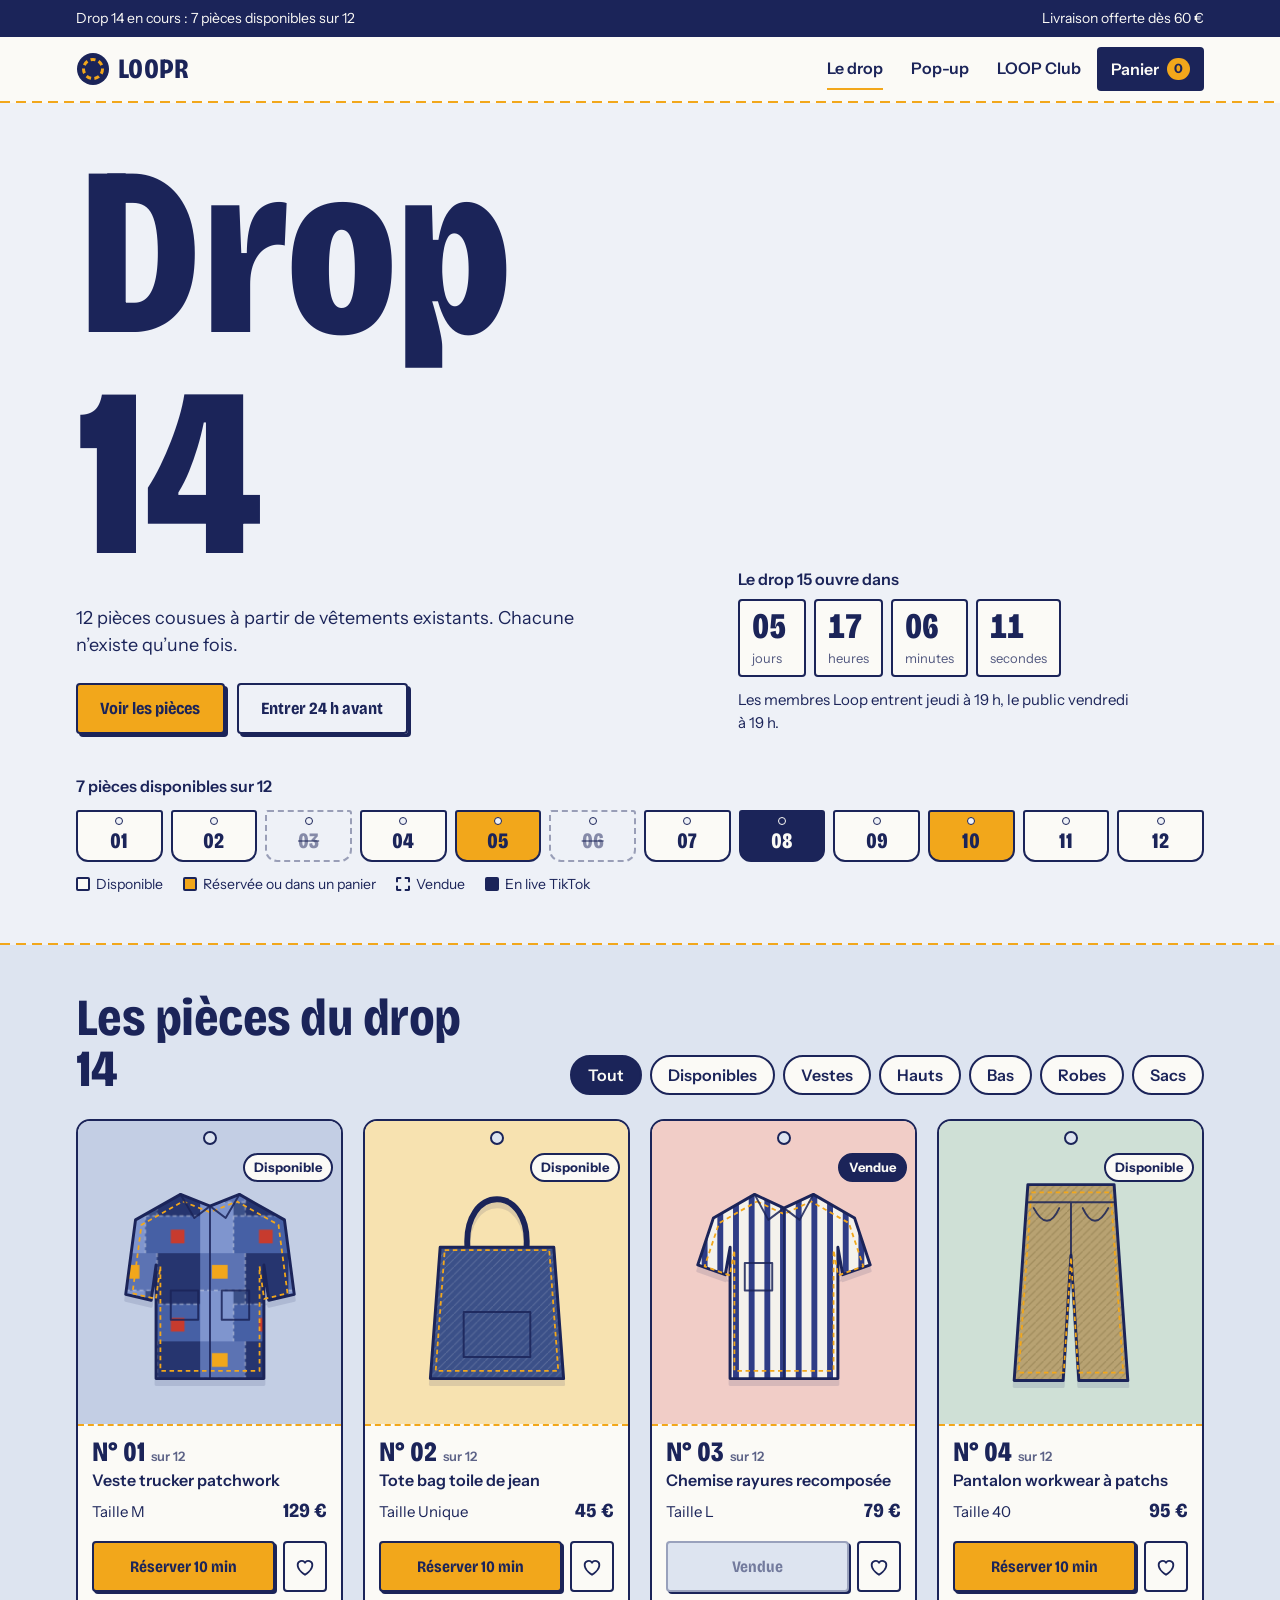
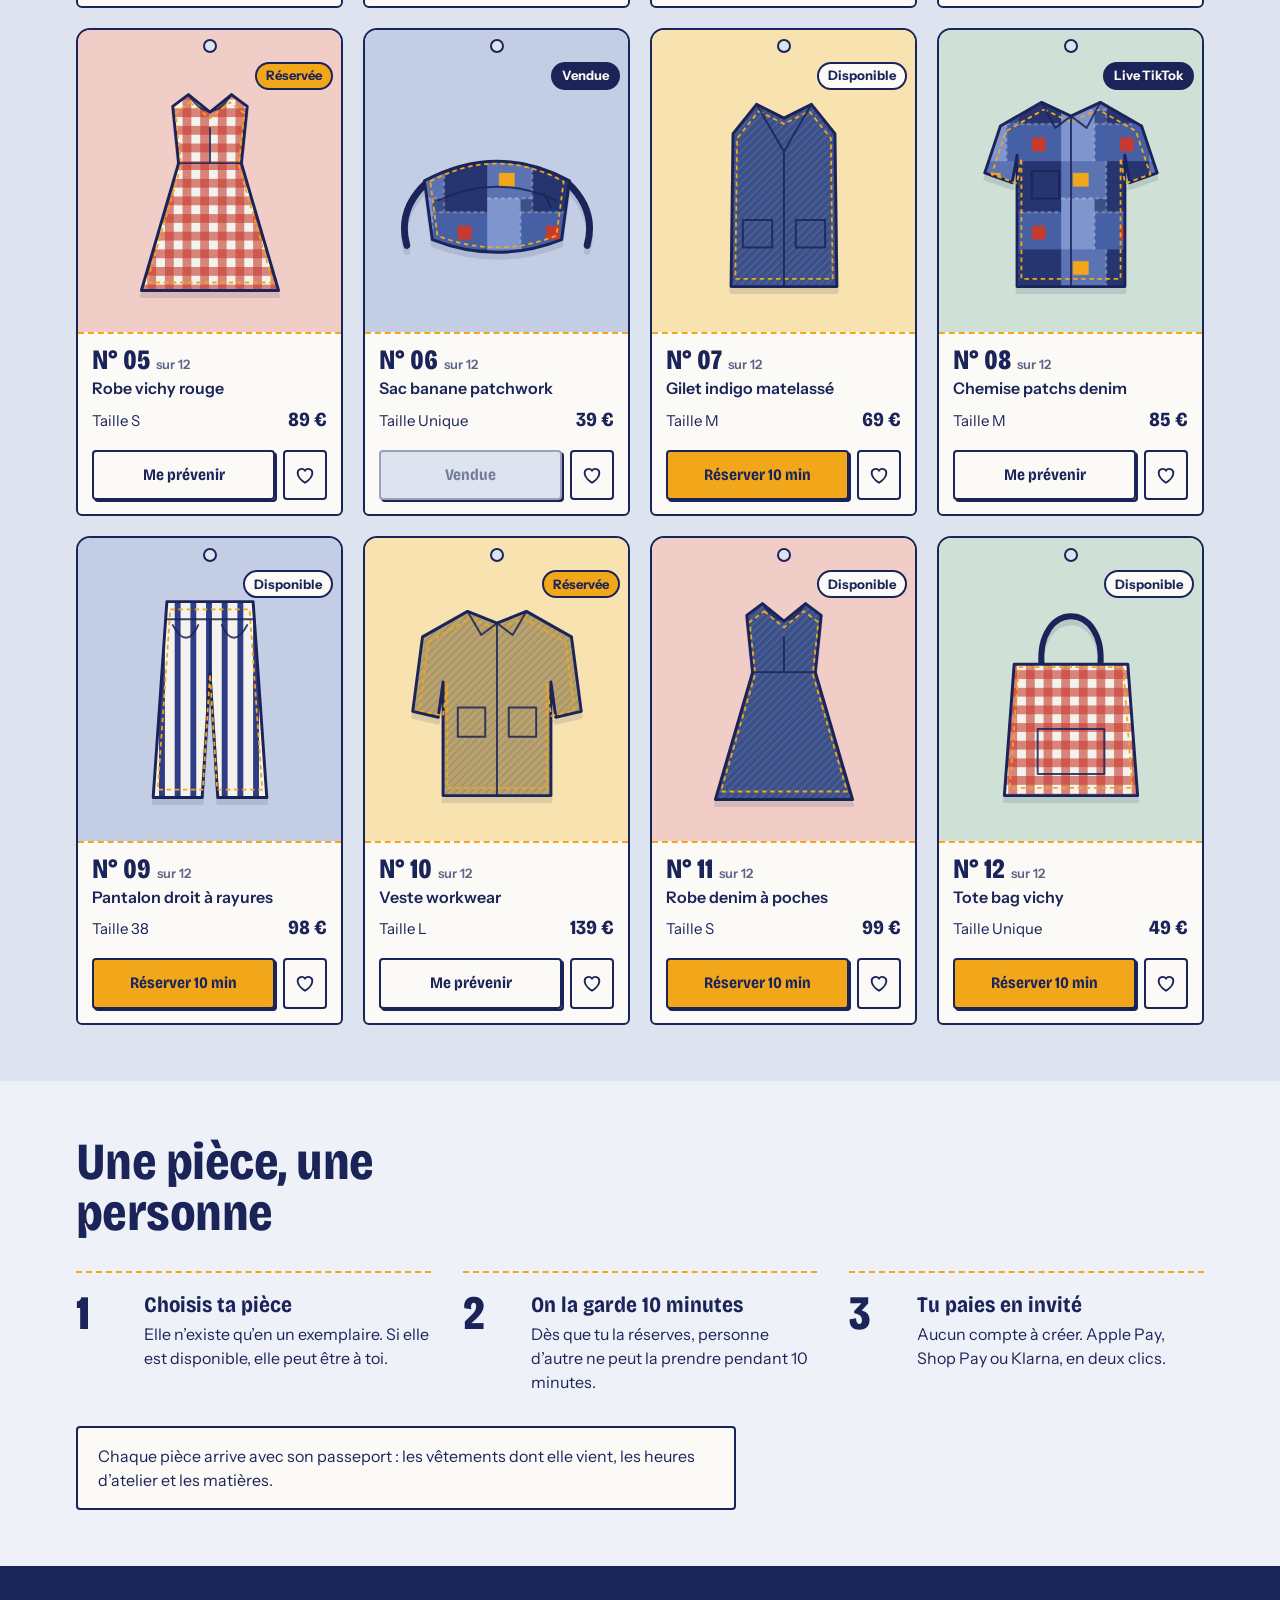
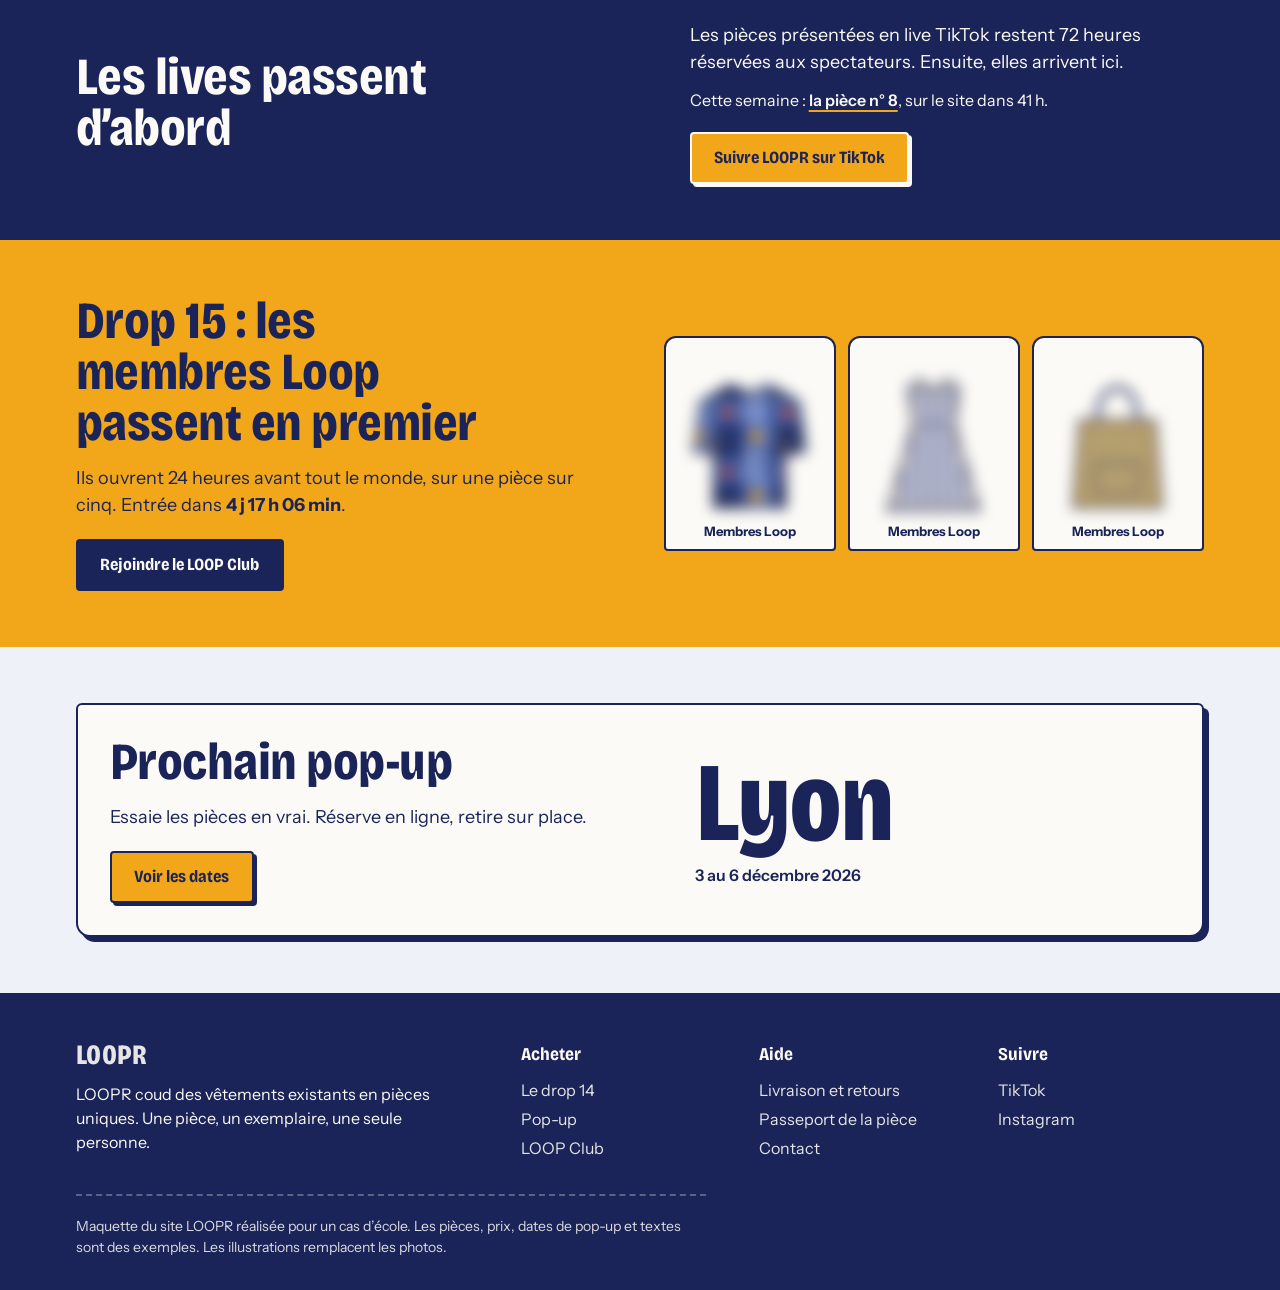
==== index.html @ 5bf8eb53 "Maquette du site LOOPR : drop, fiche pièce, pop-up, LOOP Club Site statique mobile d'abord avec pani" ====
<!DOCTYPE html>
<html lang="fr">
<head>
  <meta charset="utf-8">
  <meta name="viewport" content="width=device-width, initial-scale=1">
  <title>LOOPR | Pièces uniques cousues à partir de vêtements existants</title>
  <meta name="description" content="Chaque semaine, un drop de pièces uniques refaites à partir de vêtements existants. Une pièce, un exemplaire.">
  <meta name="theme-color" content="#1b2459">
  <link rel="icon" href="assets/favicon.svg" type="image/svg+xml">
  <link rel="preload" href="assets/fonts/bricolage-grotesque-latin-wdth-normal.woff2" as="font" type="font/woff2" crossorigin>
  <link rel="stylesheet" href="assets/style.css">
</head>
<body data-page="home">
  <div id="site-header"></div>

  <main>
    <section class="hero">
      <div class="wrap">
        <div class="hero-grid">
          <div>
            <h1 class="display">Drop 14</h1>
            <p class="lead">12 pièces cousues à partir de vêtements existants. Chacune n’existe qu’une fois.</p>
            <div class="hero-actions">
              <a class="btn" href="#pieces">Voir les pièces</a>
              <a class="btn btn--ghost" href="club.html">Entrer 24 h avant</a>
            </div>
          </div>
          <div class="countdown-box">
            <p class="countdown-label">Le drop 15 ouvre dans</p>
            <div class="countdown" data-cd="public" data-cd-cells role="timer" aria-label="Compte à rebours avant le drop 15">
              <div class="cd-cell"><span class="cd-num">00</span><span class="cd-unit">jours</span></div>
              <div class="cd-cell"><span class="cd-num">00</span><span class="cd-unit">heures</span></div>
              <div class="cd-cell"><span class="cd-num">00</span><span class="cd-unit">minutes</span></div>
              <div class="cd-cell"><span class="cd-num">00</span><span class="cd-unit">secondes</span></div>
            </div>
            <p class="countdown-note">Les membres Loop entrent jeudi à 19 h, le public vendredi à 19 h.</p>
          </div>
        </div>

        <div class="slots">
          <p class="slots-title" id="slot-title">7 pièces disponibles sur 12</p>
          <div class="slot-row" id="slot-row"></div>
          <div class="slot-legend" aria-hidden="true">
            <span><i></i>Disponible</span>
            <span><i class="l-res"></i>Réservée ou dans un panier</span>
            <span><i class="l-sold"></i>Vendue</span>
            <span><i class="l-tt"></i>En live TikTok</span>
          </div>
        </div>
      </div>
    </section>

    <div class="stitch"></div>

    <section class="shelf" id="pieces" aria-labelledby="pieces-title">
      <div class="wrap">
        <div class="shelf-head">
          <h2 class="h2" id="pieces-title">Les pièces du drop 14</h2>
          <div class="chips" id="chips" role="group" aria-label="Filtrer les pièces"></div>
        </div>
        <ul class="grid" id="grid"></ul>
      </div>
    </section>

    <section class="band" aria-labelledby="how-title">
      <div class="wrap">
        <h2 class="h2" id="how-title">Une pièce, une personne</h2>
        <ol class="how-grid">
          <li class="step">
            <span class="step-n">1</span>
            <div><h3>Choisis ta pièce</h3><p>Elle n’existe qu’en un exemplaire. Si elle est disponible, elle peut être à toi.</p></div>
          </li>
          <li class="step">
            <span class="step-n">2</span>
            <div><h3>On la garde 10 minutes</h3><p>Dès que tu la réserves, personne d’autre ne peut la prendre pendant 10 minutes.</p></div>
          </li>
          <li class="step">
            <span class="step-n">3</span>
            <div><h3>Tu paies en invité</h3><p>Aucun compte à créer. Apple Pay, Shop Pay ou Klarna, en deux clics.</p></div>
          </li>
        </ol>
        <p class="passport-note">Chaque pièce arrive avec son passeport : les vêtements dont elle vient, les heures d’atelier et les matières.</p>
      </div>
    </section>

    <section class="band live" aria-labelledby="live-title">
      <div class="wrap">
        <div class="live-grid">
          <div>
            <h2 class="h2" id="live-title">Les lives passent d’abord</h2>
          </div>
          <div>
            <p class="lead">Les pièces présentées en live TikTok restent 72 heures réservées aux spectateurs. Ensuite, elles arrivent ici.</p>
            <p style="margin-top:.75rem">Cette semaine : <a class="link" id="tiktok-piece" href="piece.html?p=8">la pièce n° 8</a>, sur le site dans 41 h.</p>
            <p style="margin-top:1.25rem"><a class="btn" href="#" data-soon>Suivre LOOPR sur TikTok</a></p>
          </div>
        </div>
      </div>
    </section>

    <section class="band next-drop" aria-labelledby="next-title">
      <div class="wrap">
        <div class="next-grid">
          <div>
            <h2 class="h2" id="next-title">Drop 15 : les membres Loop passent en premier</h2>
            <p class="lead" style="margin-top:1rem">Ils ouvrent 24 heures avant tout le monde, sur une pièce sur cinq. Entrée dans <b data-cd="member">0 j</b>.</p>
            <p style="margin-top:1.25rem"><a class="btn btn--indigo" href="club.html">Rejoindre le LOOP Club</a></p>
          </div>
          <div class="blurs" id="blurs" aria-label="Aperçu flouté de trois pièces du prochain drop"></div>
        </div>
      </div>
    </section>

    <section class="band popup-teaser" aria-labelledby="popup-title">
      <div class="wrap">
        <div class="popup-card">
          <div>
            <h2 class="h2" id="popup-title">Prochain pop-up</h2>
            <p class="lead" style="margin-top:1rem">Essaie les pièces en vrai. Réserve en ligne, retire sur place.</p>
            <p style="margin-top:1.25rem"><a class="btn" href="popup.html">Voir les dates</a></p>
          </div>
          <div>
            <p class="display city-big" id="popup-city">Lyon</p>
            <p style="margin-top:.5rem;font-weight:600" id="popup-dates">3 au 6 décembre 2026</p>
          </div>
        </div>
      </div>
    </section>
  </main>

  <div id="site-footer"></div>
  <script src="assets/data.js"></script>
  <script src="assets/app.js"></script>
</body>
</html>
---- assets/style.css ----
/* LOOPR — maquette. Identité : denim indigo + surpiqûre ambre. */

@font-face {
  font-family: "Bricolage";
  src: url("fonts/bricolage-grotesque-latin-wdth-normal.woff2") format("woff2-variations");
  font-weight: 200 800;
  font-stretch: 75% 100%;
  font-display: swap;
}
@font-face {
  font-family: "Instrument";
  src: url("fonts/instrument-sans-latin-wdth-normal.woff2") format("woff2-variations");
  font-weight: 400 700;
  font-stretch: 75% 100%;
  font-display: swap;
}

:root {
  --indigo: #1b2459;
  --indigo-soft: #2f3d86;
  --denim: #5c73b3;
  --wash: #dde4f0;
  --wash-deep: #c3cee4;
  --page: #eef1f7;
  --label: #fbfaf6;
  --amber: #f2a71b;
  --amber-pale: #f7e2b0;
  --red: #c73b2e;
  --red-pale: #f1cdc7;
  --line: rgba(27, 36, 89, 0.16);

  --display: "Bricolage", "Arial Narrow", "Helvetica Neue", Arial, sans-serif;
  --body: "Instrument", "Helvetica Neue", Arial, sans-serif;

  --gutter: 20px;
  --maxw: 1200px;
}

*, *::before, *::after { box-sizing: border-box; }
html { -webkit-text-size-adjust: 100%; scroll-behavior: smooth; }
body {
  margin: 0;
  background: var(--page);
  color: var(--indigo);
  font-family: var(--body);
  font-size: 1rem;
  line-height: 1.5;
}
img, svg { display: block; max-width: 100%; }
a { color: inherit; }
button, input, select { font: inherit; color: inherit; }
button { cursor: pointer; }
h1, h2, h3, p, ul, ol, dl, dd, figure { margin: 0; }
ul, ol { padding: 0; list-style: none; }

:focus-visible { outline: 3px solid var(--amber); outline-offset: 3px; }
.sr-only {
  position: absolute; width: 1px; height: 1px; margin: -1px; padding: 0;
  overflow: hidden; clip: rect(0 0 0 0); white-space: nowrap; border: 0;
}

.wrap { width: 100%; max-width: var(--maxw); margin-inline: auto; padding-inline: var(--gutter); }

/* Surpiqûre : le trait pointillé ambre qui sépare les zones */
.stitch {
  height: 2px;
  background: repeating-linear-gradient(90deg, var(--amber) 0 10px, transparent 10px 16px);
}

/* ---------- Typographie ---------- */
.display {
  font-family: var(--display);
  font-weight: 800;
  font-stretch: 75%;
  letter-spacing: -0.015em;
  line-height: 0.92;
}
.h2 {
  font-family: var(--display);
  font-weight: 750;
  font-stretch: 80%;
  font-size: clamp(2rem, 6vw, 3.25rem);
  line-height: 0.98;
  letter-spacing: -0.01em;
  max-width: 16ch;
}
.lead { font-size: 1.125rem; max-width: 46ch; }
.muted { opacity: 0.72; }

/* ---------- Boutons ---------- */
.btn {
  display: inline-flex; align-items: center; justify-content: center; gap: 0.5rem;
  min-height: 48px; padding: 0.7rem 1.4rem;
  background: var(--amber); color: var(--indigo);
  border: 2px solid var(--indigo); border-radius: 4px;
  font-family: var(--display); font-weight: 700; font-stretch: 85%; font-size: 1.0625rem;
  text-decoration: none; text-align: center;
  box-shadow: 3px 3px 0 var(--indigo);
  transition: transform 0.12s ease, box-shadow 0.12s ease;
}
.btn:hover { transform: translate(-1px, -1px); box-shadow: 4px 4px 0 var(--indigo); }
.btn:active { transform: translate(2px, 2px); box-shadow: 1px 1px 0 var(--indigo); }
.btn[disabled], .btn[aria-disabled="true"] {
  background: var(--wash); color: rgba(27, 36, 89, 0.55);
  border-color: rgba(27, 36, 89, 0.35); box-shadow: none; cursor: not-allowed; transform: none;
}
.btn--ghost { background: transparent; }
.btn--indigo { background: var(--indigo); color: var(--label); box-shadow: 3px 3px 0 var(--amber); border-color: var(--indigo); }
.btn--indigo:hover { box-shadow: 4px 4px 0 var(--amber); }
.btn--block { width: 100%; }
.link { text-decoration-thickness: 2px; text-underline-offset: 4px; text-decoration-color: var(--amber); font-weight: 600; }

/* ---------- Bandeau + en-tête ---------- */
.announce { background: var(--indigo); color: var(--label); font-size: 0.875rem; }
.announce .wrap { display: flex; flex-wrap: wrap; gap: 0.25rem 1.5rem; justify-content: space-between; padding-block: 0.5rem; }

.site-header { position: sticky; top: 0; z-index: 30; background: var(--label); }
.site-header .wrap { display: flex; align-items: center; gap: 1rem; min-height: 64px; }
.brand { display: inline-flex; align-items: center; gap: 0.5rem; text-decoration: none; margin-right: auto; }
.brand-word {
  font-family: var(--display); font-weight: 800; font-stretch: 75%;
  font-size: 1.75rem; letter-spacing: 0.01em; line-height: 1;
}
.nav { display: none; gap: 1.75rem; }
.nav a { text-decoration: none; font-weight: 600; padding-block: 0.5rem; border-bottom: 2px solid transparent; }
.nav a:hover, .nav a[aria-current="page"] { border-bottom-color: var(--amber); }
.cart-btn {
  display: inline-flex; align-items: center; gap: 0.5rem; min-height: 44px; padding: 0 0.9rem;
  background: var(--indigo); color: var(--label); border: 0; border-radius: 4px; font-weight: 600;
}
.cart-count {
  min-width: 1.4rem; height: 1.4rem; padding: 0 0.3rem; display: inline-grid; place-items: center;
  background: var(--amber); color: var(--indigo); border-radius: 99px; font-size: 0.8rem; font-weight: 700;
}
.cart-clock { font-variant-numeric: tabular-nums; font-size: 0.875rem; opacity: 0.9; }
.subnav { display: flex; gap: 1.25rem; overflow-x: auto; padding-block: 0.25rem 0.75rem; }
.subnav a { white-space: nowrap; text-decoration: none; font-weight: 600; border-bottom: 2px solid transparent; padding-block: 0.25rem; }
.subnav a[aria-current="page"] { border-bottom-color: var(--amber); }
.site-header .subnav-wrap { display: block; min-height: 0; padding-bottom: 0; }

/* ---------- Accueil : héros ---------- */
.hero { padding-block: 2.5rem 3rem; background: var(--page); }
.hero h1 { font-size: clamp(5.5rem, 28vw, 15rem); }
.hero .lead { margin-top: 1.25rem; }
.hero-grid { display: grid; gap: 2rem; }
.countdown-box { align-self: end; }
.countdown-label { font-weight: 600; margin-bottom: 0.5rem; }
.countdown { display: flex; gap: 0.5rem; }
.cd-cell {
  min-width: 4.25rem; padding: 0.5rem 0.75rem 0.4rem; background: var(--label);
  border: 2px solid var(--indigo); border-radius: 4px; text-align: left;
}
.cd-num { display: block; font-family: var(--display); font-weight: 800; font-stretch: 75%; font-size: 2.25rem; line-height: 1; font-variant-numeric: tabular-nums; }
.cd-unit { font-size: 0.8125rem; opacity: 0.75; }
.countdown-note { margin-top: 0.75rem; font-size: 0.9375rem; max-width: 40ch; }
.hero-actions { margin-top: 1.5rem; display: flex; flex-wrap: wrap; gap: 0.75rem; }

.slots { margin-top: 2.5rem; }
.slots-title { font-weight: 600; margin-bottom: 0.75rem; }
.slot-row { display: grid; grid-template-columns: repeat(6, 1fr); gap: 0.5rem; }
.slot {
  display: grid; place-items: center; min-height: 52px; text-decoration: none;
  font-family: var(--display); font-weight: 800; font-stretch: 75%; font-size: 1.375rem;
  border: 2px solid var(--indigo); background: var(--label); border-radius: 3px 3px 12px 12px; position: relative;
}
.slot::before { content: ""; position: absolute; top: 5px; width: 8px; height: 8px; border-radius: 50%; background: var(--page); border: 1.5px solid var(--indigo); }
.slot span { margin-top: 10px; }
.slot[data-state="reservee"] { background: var(--amber); }
.slot[data-state="vendue"] { background: transparent; border-style: dashed; color: rgba(27, 36, 89, 0.5); border-color: rgba(27, 36, 89, 0.4); }
.slot[data-state="vendue"] span { text-decoration: line-through; text-decoration-thickness: 2px; }
.slot[data-state="tiktok"] { background: var(--indigo); color: var(--label); }
.slot[data-state="tiktok"]::before { background: var(--indigo); border-color: var(--label); }
.slot-legend { display: flex; flex-wrap: wrap; gap: 0.5rem 1.25rem; margin-top: 0.75rem; font-size: 0.875rem; }
.slot-legend i { display: inline-block; width: 0.9rem; height: 0.9rem; border: 2px solid var(--indigo); border-radius: 2px; vertical-align: -2px; margin-right: 0.35rem; background: var(--label); }
.slot-legend .l-res { background: var(--amber); }
.slot-legend .l-sold { border-style: dashed; background: transparent; }
.slot-legend .l-tt { background: var(--indigo); }

/* ---------- Étagère de pièces ---------- */
.shelf { padding-block: 3rem 3.5rem; background: var(--wash); }
.shelf-head { display: flex; flex-wrap: wrap; justify-content: space-between; align-items: end; gap: 1rem; margin-bottom: 1.5rem; }
.chips { display: flex; flex-wrap: wrap; gap: 0.5rem; }
.chip {
  min-height: 40px; padding: 0 1rem; background: var(--label); border: 2px solid var(--indigo);
  border-radius: 99px; font-weight: 600;
}
.chip[aria-pressed="true"] { background: var(--indigo); color: var(--label); }

.grid { display: grid; grid-template-columns: repeat(2, 1fr); gap: 0.875rem; }
.tag {
  position: relative; display: flex; flex-direction: column; background: var(--label);
  border: 2px solid var(--indigo); border-radius: 14px 14px 6px 6px; overflow: hidden;
}
.tag-link { text-decoration: none; display: flex; flex-direction: column; flex: 1; }
.tag-panel { position: relative; aspect-ratio: 4 / 4.6; display: grid; place-items: center; padding: 1.75rem 0.75rem 0.5rem; }
.tag-panel::before {
  content: ""; position: absolute; top: 0.6rem; left: 50%; width: 14px; height: 14px; margin-left: -7px;
  border-radius: 50%; background: var(--wash); border: 2px solid var(--indigo); z-index: 2;
}
.tag-panel svg { width: 82%; height: auto; max-height: 100%; filter: drop-shadow(0 6px 0 rgba(27, 36, 89, 0.12)); }
.panel-a { background: var(--wash-deep); }
.panel-b { background: var(--amber-pale); }
.panel-c { background: var(--red-pale); }
.panel-d { background: #cfe0d6; }
.tag-badge {
  position: absolute; right: 0.5rem; top: 2rem; z-index: 2; padding: 0.15rem 0.55rem; border-radius: 99px;
  font-size: 0.8125rem; font-weight: 700; border: 2px solid var(--indigo); background: var(--label);
}
.tag-badge[data-state="reservee"] { background: var(--amber); }
.tag-badge[data-state="vendue"] { background: var(--indigo); color: var(--label); }
.tag-badge[data-state="tiktok"] { background: var(--indigo); color: var(--label); }
.tag-badge[data-state="panier"] { background: var(--amber); }
.tag-info { padding: 0.75rem 0.875rem 0.5rem; border-top: 2px dashed var(--amber); position: relative; }
.tag-num { font-family: var(--display); font-weight: 800; font-stretch: 75%; font-size: 1.75rem; line-height: 1; }
.tag-num small { font-size: 0.8125rem; font-weight: 600; font-stretch: 100%; margin-left: 0.4rem; opacity: 0.7; font-family: var(--body); }
.tag-name { font-weight: 600; line-height: 1.25; margin-top: 0.25rem; }
.tag-meta { display: flex; justify-content: space-between; align-items: baseline; margin-top: 0.35rem; font-size: 0.9375rem; }
.tag-price { font-family: var(--display); font-weight: 750; font-stretch: 85%; font-size: 1.25rem; }
.tag-actions { display: flex; gap: 0.5rem; padding: 0.5rem 0.875rem 0.875rem; }
.tag-actions .btn { flex: 1; min-height: 44px; font-size: 1rem; padding-inline: 0.75rem; box-shadow: 2px 2px 0 var(--indigo); }
.heart {
  width: 44px; min-height: 44px; display: grid; place-items: center; background: transparent;
  border: 2px solid var(--indigo); border-radius: 4px;
}
.heart svg { width: 22px; height: 22px; }
.heart[aria-pressed="true"] svg path { fill: var(--red); stroke: var(--red); }
.empty { grid-column: 1 / -1; padding: 2rem 0; }

/* ---------- Sections génériques ---------- */
.band { padding-block: 3.5rem; }
.how-grid { display: grid; gap: 1.5rem; margin-top: 2rem; }
.step { display: grid; grid-template-columns: 3.25rem 1fr; gap: 0.75rem 1rem; padding-top: 1.25rem; border-top: 2px dashed var(--amber); }
.step-n { font-family: var(--display); font-weight: 800; font-stretch: 75%; font-size: 3rem; line-height: 0.85; }
.step h3 { font-family: var(--display); font-weight: 700; font-stretch: 85%; font-size: 1.375rem; line-height: 1.1; }
.step p { margin-top: 0.35rem; max-width: 38ch; }
.passport-note { margin-top: 2rem; padding: 1rem 1.25rem; background: var(--label); border: 2px solid var(--indigo); border-radius: 4px; max-width: 60ch; }

.live { background: var(--indigo); color: var(--label); }
.live .h2 { max-width: 14ch; }
.live-grid { display: grid; gap: 1.5rem; align-items: center; }
.live-time { display: inline-flex; gap: 0.5rem; align-items: baseline; margin-top: 1rem; }
.live-time b { font-family: var(--display); font-weight: 800; font-stretch: 75%; font-size: 3rem; line-height: 1; }
.live .btn { box-shadow: 3px 3px 0 var(--label); border-color: var(--label); }

.next-drop { background: var(--amber); }
.next-grid { display: grid; gap: 1.75rem; align-items: center; }
.blurs { display: flex; gap: 0.75rem; }
.blur-tile { flex: 1; aspect-ratio: 4 / 5; background: var(--label); border: 2px solid var(--indigo); border-radius: 12px 12px 4px 4px; display: grid; place-items: center; overflow: hidden; position: relative; }
.blur-tile svg { width: 78%; filter: blur(7px); }
.blur-tile::after { content: "Membres Loop"; position: absolute; bottom: 0.5rem; left: 0; right: 0; text-align: center; font-weight: 700; font-size: 0.8125rem; }

.popup-teaser { background: var(--page); }
.popup-card {
  display: grid; gap: 1rem; padding: 1.5rem; background: var(--label); border: 2px solid var(--indigo);
  border-radius: 6px 6px 14px 14px; box-shadow: 5px 5px 0 var(--indigo);
}
.city-big { font-size: clamp(3.5rem, 16vw, 7rem); }

/* ---------- Pied de page ---------- */
.site-footer { background: var(--indigo); color: var(--label); padding-block: 3rem 2rem; }
.foot-grid { display: grid; gap: 2rem; }
.foot-grid h3 { font-family: var(--display); font-weight: 700; font-stretch: 85%; font-size: 1.125rem; margin-bottom: 0.5rem; }
.foot-grid li { padding-block: 0.15rem; }
.foot-grid a { text-decoration: none; opacity: 0.9; }
.foot-grid a:hover { text-decoration: underline; text-decoration-color: var(--amber); text-underline-offset: 4px; }
.foot-note { margin-top: 2rem; padding-top: 1.25rem; border-top: 2px dashed rgba(251, 250, 246, 0.35); font-size: 0.875rem; opacity: 0.85; max-width: 70ch; }

/* ---------- Fiche pièce ---------- */
.crumb { padding-block: 1.25rem 0.5rem; font-size: 0.9375rem; }
.piece-grid { display: grid; gap: 2rem; padding-block: 0.5rem 3rem; }
.gallery { background: var(--wash-deep); border: 2px solid var(--indigo); border-radius: 14px 14px 6px 6px; overflow: hidden; }
.gallery.panel-b { background: var(--amber-pale); }
.gallery.panel-c { background: var(--red-pale); }
.gallery.panel-d { background: #cfe0d6; }
.gallery-bar { display: flex; justify-content: space-between; gap: 0.5rem; padding: 0.75rem 1rem; border-bottom: 2px dashed var(--amber); background: var(--label); font-weight: 600; font-size: 0.9375rem; }
.ba { position: relative; aspect-ratio: 1 / 1; overflow: hidden; touch-action: pan-y; }
.ba-layer { position: absolute; inset: 0; display: grid; place-items: center; }
.ba-layer svg { width: 74%; max-height: 90%; filter: drop-shadow(0 8px 0 rgba(27, 36, 89, 0.12)); }
.ba-before { background: #e4e2dc; clip-path: inset(0 50% 0 0); }
.ba-before .sources { display: flex; width: 86%; gap: 0; align-items: center; justify-content: center; filter: grayscale(0.85) contrast(0.9); }
.ba-before .sources svg { width: 48%; filter: none; }
.ba-cap { position: absolute; top: 0.75rem; padding: 0.15rem 0.6rem; background: var(--label); border: 2px solid var(--indigo); border-radius: 99px; font-weight: 700; font-size: 0.8125rem; z-index: 3; }
.ba-cap--l { left: 0.75rem; }
.ba-cap--r { right: 0.75rem; }
.ba-handle { position: absolute; top: 0; bottom: 0; left: 50%; width: 0; border-left: 3px dashed var(--amber); z-index: 2; pointer-events: none; }
.ba-handle::after { content: ""; position: absolute; top: 50%; left: -17px; width: 31px; height: 31px; margin-top: -15px; background: var(--amber); border: 2px solid var(--indigo); border-radius: 50%; }
.ba-range { position: absolute; inset: 0; width: 100%; height: 100%; margin: 0; opacity: 0; cursor: ew-resize; z-index: 4; }
.ba-range:focus-visible + .ba-focus { outline: 3px solid var(--amber); }
.ba-focus { position: absolute; inset: 0; pointer-events: none; z-index: 5; }
.gallery-foot { padding: 0.75rem 1rem; background: var(--label); border-top: 2px dashed var(--amber); font-size: 0.9375rem; }

.buy h1 { font-size: clamp(2.5rem, 9vw, 4.25rem); font-stretch: 78%; }
.buy-num { display: inline-flex; align-items: center; gap: 0.6rem; margin-bottom: 0.75rem; }
.num-tag { display: inline-block; padding: 0.15rem 0.7rem 0.1rem; background: var(--indigo); color: var(--label); border-radius: 4px; font-family: var(--display); font-weight: 800; font-stretch: 75%; font-size: 1.5rem; line-height: 1.2; }
.buy-price { margin-top: 1rem; font-family: var(--display); font-weight: 800; font-stretch: 80%; font-size: 2.5rem; line-height: 1; }
.buy-sub { margin-top: 0.35rem; }
.status-box { margin-top: 1.25rem; padding: 0.875rem 1rem; border: 2px solid var(--indigo); border-radius: 4px; background: var(--label); font-weight: 600; }
.status-box[data-state="dispo"] { background: #d9ecd9; }
.status-box[data-state="panier"] { background: var(--amber-pale); }
.status-box[data-state="reservee"], .status-box[data-state="tiktok"] { background: var(--amber-pale); }
.status-box[data-state="vendue"] { background: var(--wash); }
.status-box .timer { font-family: var(--display); font-weight: 800; font-size: 1.5rem; font-variant-numeric: tabular-nums; margin-left: 0.5rem; }
.buy-actions { display: grid; gap: 0.75rem; margin-top: 1rem; }
.alert-box { margin-top: 1.5rem; padding-top: 1.25rem; border-top: 2px dashed var(--amber); }
.alert-box h2, .passport h2, .reviews h2, .more h2 { font-family: var(--display); font-weight: 750; font-stretch: 80%; font-size: 1.5rem; line-height: 1.1; }
.form-row { display: flex; flex-wrap: wrap; gap: 0.5rem; margin-top: 0.75rem; }
.input {
  flex: 1 1 14rem; min-height: 48px; padding: 0 0.9rem; background: var(--label);
  border: 2px solid var(--indigo); border-radius: 4px;
}
.input::placeholder { color: rgba(27, 36, 89, 0.55); }
.field-label { display: block; font-weight: 600; margin-top: 0.75rem; }

.passport { padding-block: 0 3rem; }
.label-card {
  margin-top: 1rem; background: var(--label); border: 2px solid var(--indigo); border-radius: 4px;
  box-shadow: 5px 5px 0 var(--indigo); overflow: hidden; max-width: 760px;
}
.label-card-head { display: flex; justify-content: space-between; align-items: center; padding: 0.75rem 1rem; background: var(--indigo); color: var(--label); border-bottom: 3px dashed var(--amber); }
.label-card-head b { font-family: var(--display); font-weight: 800; font-stretch: 75%; font-size: 1.25rem; }
.label-card dl { display: grid; }
.label-card .row { display: grid; gap: 0.15rem; padding: 0.875rem 1rem; border-bottom: 2px dashed var(--line); }
.label-card .row:last-child { border-bottom: 0; }
.label-card dt { font-weight: 700; }

.reviews { padding-block: 0 3rem; }
.review-grid { display: grid; gap: 0.875rem; margin-top: 1rem; }
.review { display: grid; grid-template-columns: 88px 1fr; gap: 0.875rem; padding: 0.75rem; background: var(--label); border: 2px solid var(--indigo); border-radius: 4px; }
.review-ph { background: var(--wash); border-radius: 4px; display: grid; place-items: center; aspect-ratio: 1; overflow: hidden; }
.review-ph svg { height: 86%; width: auto; }
.review-tag { display: inline-block; margin-bottom: 0.25rem; padding: 0 0.5rem; border: 1.5px dashed var(--indigo); border-radius: 99px; font-size: 0.75rem; font-weight: 700; }
.more { padding-block: 2.5rem 3.5rem; background: var(--wash); }

/* ---------- Pop-up ---------- */
.popup-hero { padding-block: 2.5rem 3rem; }
.popup-hero-grid { display: grid; gap: 2rem; align-items: start; }
.facts { margin-top: 1.25rem; display: grid; gap: 0.5rem; }
.facts div { display: grid; grid-template-columns: 6.5rem 1fr; gap: 0.5rem; padding-block: 0.5rem; border-top: 2px dashed var(--amber); }
.facts dt { font-weight: 700; }
.panel-form { padding: 1.25rem; background: var(--label); border: 2px solid var(--indigo); border-radius: 6px 6px 14px 14px; box-shadow: 5px 5px 0 var(--indigo); }
.panel-form h2 { font-family: var(--display); font-weight: 750; font-stretch: 80%; font-size: 1.5rem; line-height: 1.1; }
.select { width: 100%; min-height: 48px; margin-top: 0.35rem; padding: 0 0.9rem; background: var(--label); border: 2px solid var(--indigo); border-radius: 4px; }
.cal { margin-top: 1.5rem; }
.cal-row { display: grid; grid-template-columns: 1fr auto; gap: 0.25rem 1rem; align-items: center; padding-block: 1rem; border-top: 2px dashed var(--amber); }
.cal-row:last-child { border-bottom: 2px dashed var(--amber); }
.cal-city { font-family: var(--display); font-weight: 800; font-stretch: 75%; font-size: 2rem; line-height: 1; }
.pill { display: inline-block; padding: 0.15rem 0.7rem; border: 2px solid var(--indigo); border-radius: 99px; font-weight: 700; font-size: 0.8125rem; background: var(--label); }
.pill--next { background: var(--amber); }
.steps-inline { display: grid; gap: 1.25rem; margin-top: 1.5rem; }

/* ---------- LOOP Club ---------- */
.club-hero { padding-block: 2.5rem 2rem; }
.club-hero h1 { font-size: clamp(3rem, 13vw, 7rem); max-width: 12ch; }
.tiers { margin-top: 1rem; }
.tier { display: grid; gap: 0.75rem 2rem; padding-block: 1.75rem; border-top: 2px dashed var(--amber); }
.tier:last-child { border-bottom: 2px dashed var(--amber); }
.tier-name { font-family: var(--display); font-weight: 800; font-stretch: 75%; font-size: clamp(2.5rem, 9vw, 4rem); line-height: 0.95; }
.tier-how { font-weight: 600; margin-top: 0.25rem; }
.tier ul { display: grid; gap: 0.5rem; }
.tier li { position: relative; padding-left: 1.5rem; }
.tier li::before { content: ""; position: absolute; left: 0; top: 0.55rem; width: 0.8rem; height: 0; border-top: 3px dashed var(--amber); }
.join { background: var(--wash); padding-block: 3rem; }
.join-box { max-width: 560px; }

/* ---------- Tiroir panier ---------- */
.scrim { position: fixed; inset: 0; background: rgba(27, 36, 89, 0.5); opacity: 0; pointer-events: none; transition: opacity 0.2s ease; z-index: 40; }
.scrim.is-open { opacity: 1; pointer-events: auto; }
.drawer {
  position: fixed; top: 0; right: 0; bottom: 0; width: min(100%, 420px); z-index: 50; background: var(--label);
  border-left: 2px solid var(--indigo); display: flex; flex-direction: column;
  transform: translateX(104%); transition: transform 0.24s ease; visibility: hidden;
}
.drawer.is-open { transform: none; visibility: visible; }
.drawer-head { display: flex; align-items: center; justify-content: space-between; padding: 0.75rem 1rem; border-bottom: 3px dashed var(--amber); }
.tabs { display: flex; gap: 0.25rem; }
.tab { min-height: 44px; padding: 0 0.9rem; background: transparent; border: 0; border-bottom: 3px solid transparent; font-family: var(--display); font-weight: 750; font-stretch: 85%; font-size: 1.25rem; }
.tab[aria-selected="true"] { border-bottom-color: var(--indigo); }
.icon-btn { width: 44px; height: 44px; display: grid; place-items: center; background: transparent; border: 2px solid var(--indigo); border-radius: 4px; font-size: 1.25rem; line-height: 1; }
.drawer-body { flex: 1; overflow-y: auto; padding: 1rem; }
.line { display: grid; grid-template-columns: 72px 1fr auto; gap: 0.75rem; padding-block: 0.875rem; border-bottom: 2px dashed var(--line); align-items: start; }
.line:first-child { padding-top: 0; }
.line-ph { aspect-ratio: 1; display: grid; place-items: center; border: 2px solid var(--indigo); border-radius: 4px; }
.line-ph svg { width: 80%; }
.line-name { font-weight: 600; line-height: 1.25; }
.line-hold { margin-top: 0.25rem; font-size: 0.875rem; }
.line-hold b { font-variant-numeric: tabular-nums; }
.line-price { font-family: var(--display); font-weight: 750; font-stretch: 85%; font-size: 1.125rem; }
.linkbtn { background: none; border: 0; padding: 0.25rem 0; text-decoration: underline; text-decoration-color: var(--amber); text-decoration-thickness: 2px; text-underline-offset: 3px; font-size: 0.875rem; font-weight: 600; }
.drawer-empty { padding-block: 2rem; }
.drawer-foot { padding: 1rem; border-top: 3px dashed var(--amber); display: grid; gap: 0.5rem; }
.sum { display: flex; justify-content: space-between; font-size: 0.9375rem; }
.sum.total { font-weight: 700; font-size: 1.125rem; padding-top: 0.35rem; }
.express { display: grid; grid-template-columns: repeat(3, 1fr); gap: 0.5rem; margin-top: 0.5rem; }
.pay { min-height: 44px; background: var(--indigo); color: var(--label); border: 0; border-radius: 4px; font-weight: 700; font-size: 0.9375rem; }
.pay--alt { background: var(--wash-deep); color: var(--indigo); }
.drawer-foot small { font-size: 0.8125rem; opacity: 0.8; }

/* ---------- Toast + modale ---------- */
.toast {
  position: fixed; left: 50%; bottom: 1.25rem; z-index: 70; max-width: min(92vw, 440px);
  transform: translate(-50%, 140%); opacity: 0; pointer-events: none; transition: transform 0.22s ease, opacity 0.22s ease;
  padding: 0.75rem 1.1rem; background: var(--indigo); color: var(--label);
  border: 2px solid var(--amber); border-radius: 4px; font-weight: 600;
}
.toast.is-on { transform: translate(-50%, 0); opacity: 1; }
dialog { max-width: 460px; padding: 1.5rem; border: 2px solid var(--indigo); border-radius: 6px 6px 14px 14px; background: var(--label); color: var(--indigo); box-shadow: 6px 6px 0 var(--indigo); }
dialog::backdrop { background: rgba(27, 36, 89, 0.55); }
dialog h2 { font-family: var(--display); font-weight: 750; font-stretch: 80%; font-size: 1.75rem; line-height: 1.05; }
dialog p { margin-top: 0.75rem; }
dialog .btn { margin-top: 1.25rem; }

/* ---------- Écrans larges ---------- */
@media (min-width: 720px) {
  :root { --gutter: 36px; }
  .nav { display: flex; }
  .site-header .subnav-wrap { display: none; }
  .grid { grid-template-columns: repeat(3, 1fr); gap: 1.25rem; }
  .slot-row { grid-template-columns: repeat(12, 1fr); }
  .hero-grid { grid-template-columns: 1.35fr 1fr; align-items: end; }
  .how-grid { grid-template-columns: repeat(3, 1fr); gap: 2rem; }
  .live-grid { grid-template-columns: 1.1fr 1fr; gap: 3rem; }
  .next-grid { grid-template-columns: 1fr 1fr; gap: 3rem; }
  .popup-card { grid-template-columns: 1.2fr 1fr; align-items: center; padding: 2rem; }
  .foot-grid { grid-template-columns: 2fr 1fr 1fr 1fr; }
  .piece-grid { grid-template-columns: 1.1fr 1fr; gap: 3rem; align-items: start; }
  .gallery { position: sticky; top: 88px; }
  .label-card .row { grid-template-columns: 11rem 1fr; gap: 1rem; }
  .review-grid { grid-template-columns: repeat(3, 1fr); }
  .review { grid-template-columns: 1fr; }
  .review-ph { aspect-ratio: 16 / 10; }
  .popup-hero-grid { grid-template-columns: 1.2fr 1fr; gap: 3rem; }
  .steps-inline { grid-template-columns: repeat(3, 1fr); gap: 2rem; }
  .tier { grid-template-columns: 1fr 1.2fr; align-items: start; }
  .cal-row { grid-template-columns: 1.2fr 1fr auto; }
}
@media (min-width: 1000px) {
  .grid { grid-template-columns: repeat(4, 1fr); }
}
@media (prefers-reduced-motion: reduce) {
  html { scroll-behavior: auto; }
  *, *::before, *::after { transition-duration: 0.01ms !important; animation-duration: 0.01ms !important; }
}
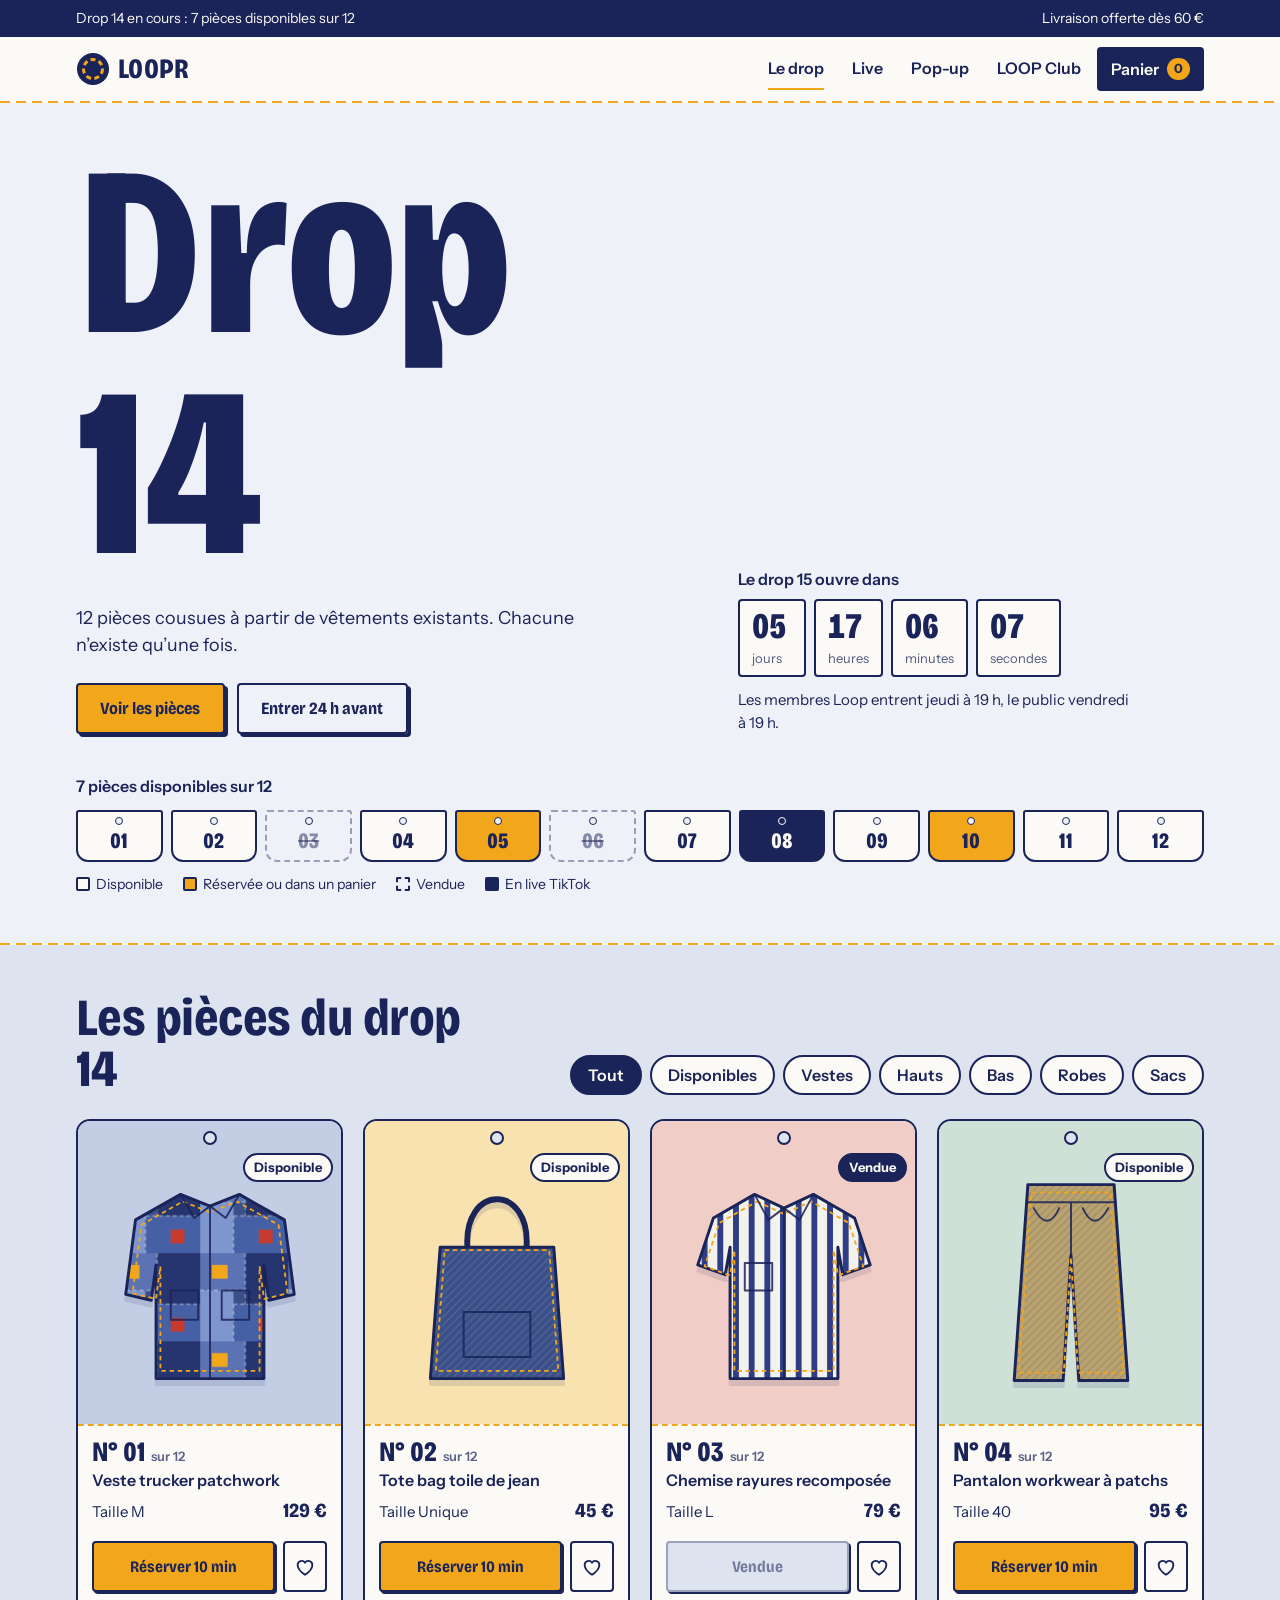
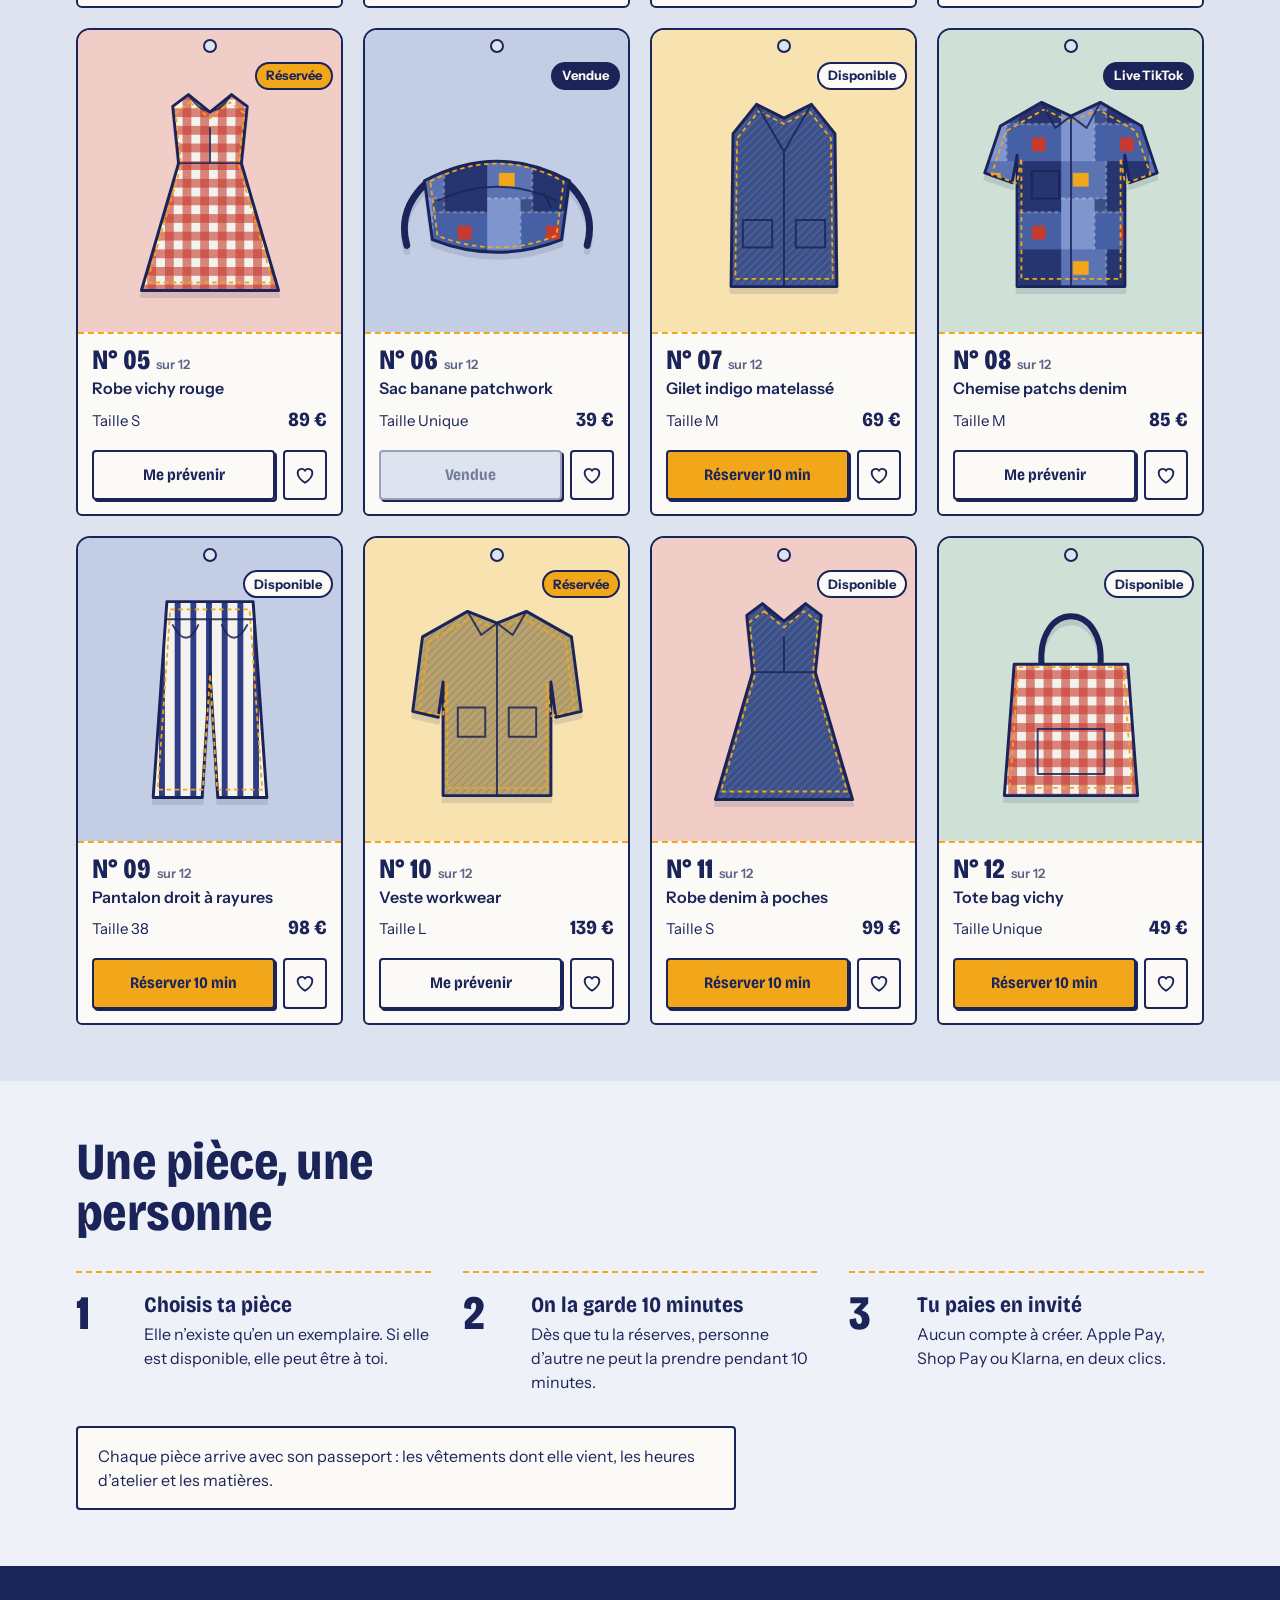
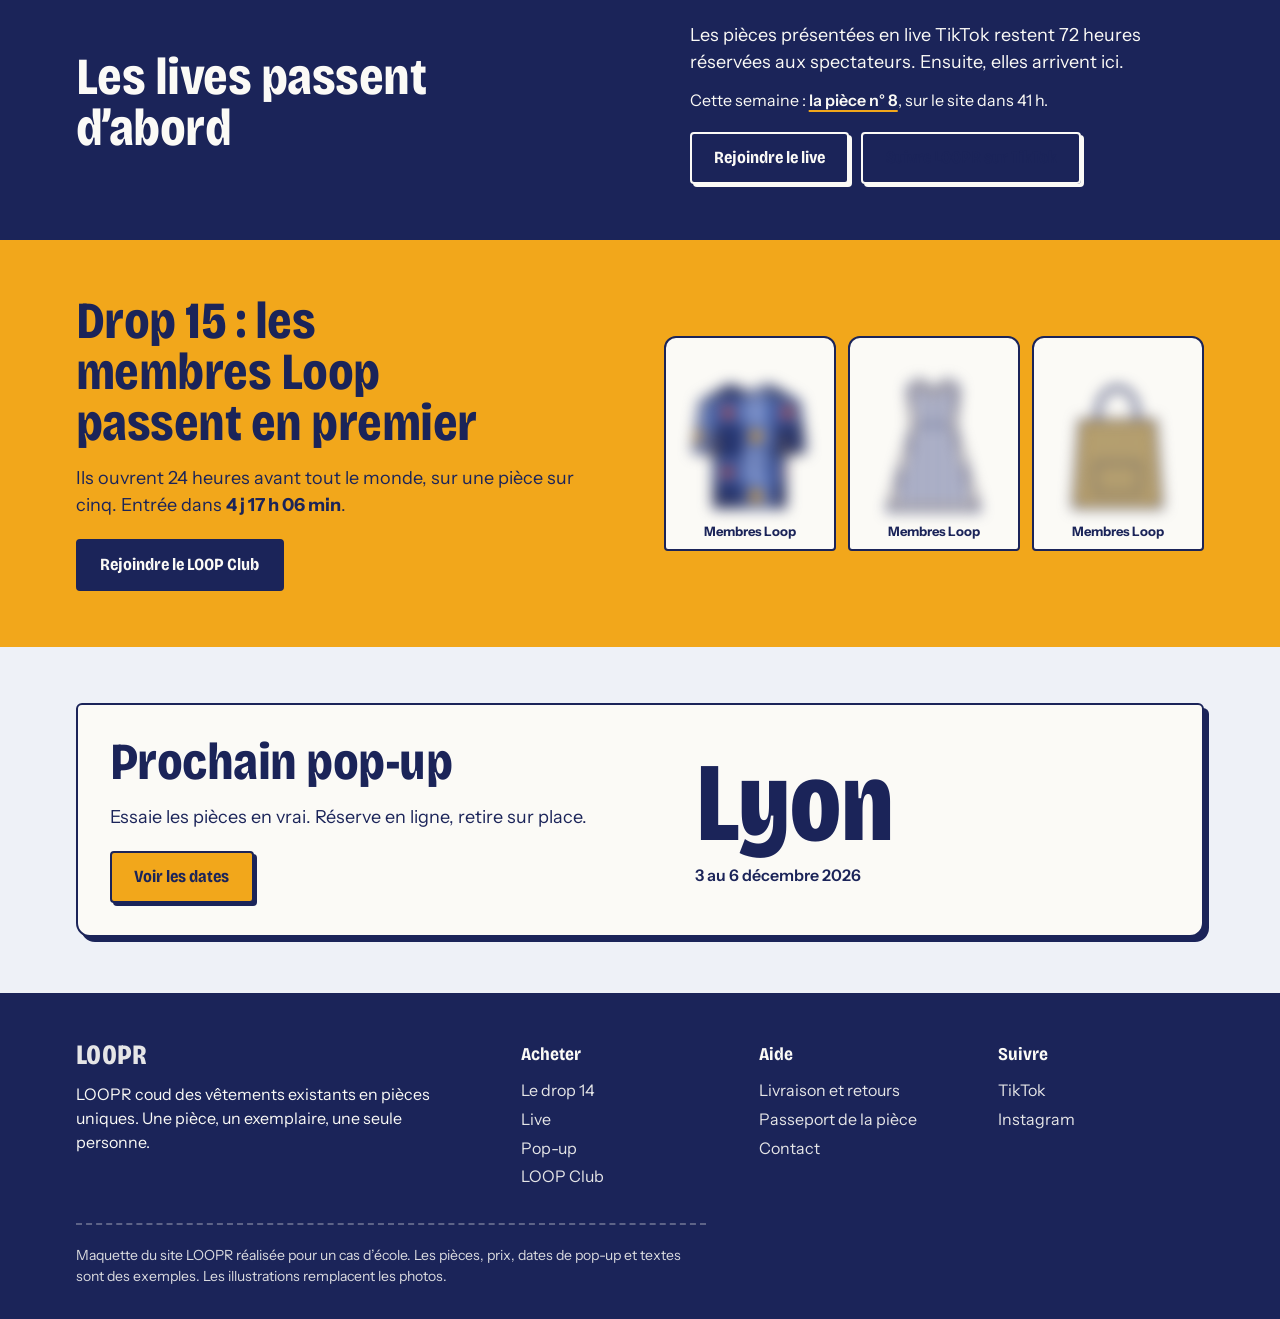
==== commit c401957d: "Ajoute la page Live : simulation d'un live TikTok avec chat, cœurs et réservation de la pièce n° 08 " ====
--- a/index.html
+++ b/index.html
@@ -92,7 +92,7 @@
           <div>
             <p class="lead">Les pièces présentées en live TikTok restent 72 heures réservées aux spectateurs. Ensuite, elles arrivent ici.</p>
             <p style="margin-top:.75rem">Cette semaine : <a class="link" id="tiktok-piece" href="piece.html?p=8">la pièce n° 8</a>, sur le site dans 41 h.</p>
-            <p style="margin-top:1.25rem"><a class="btn" href="#" data-soon>Suivre LOOPR sur TikTok</a></p>
+            <p style="margin-top:1.25rem;display:flex;flex-wrap:wrap;gap:.75rem"><a class="btn btn--indigo" href="live.html">Rejoindre le live</a><a class="btn btn--ghost" href="#" data-soon>Suivre LOOPR sur TikTok</a></p>
           </div>
         </div>
       </div>
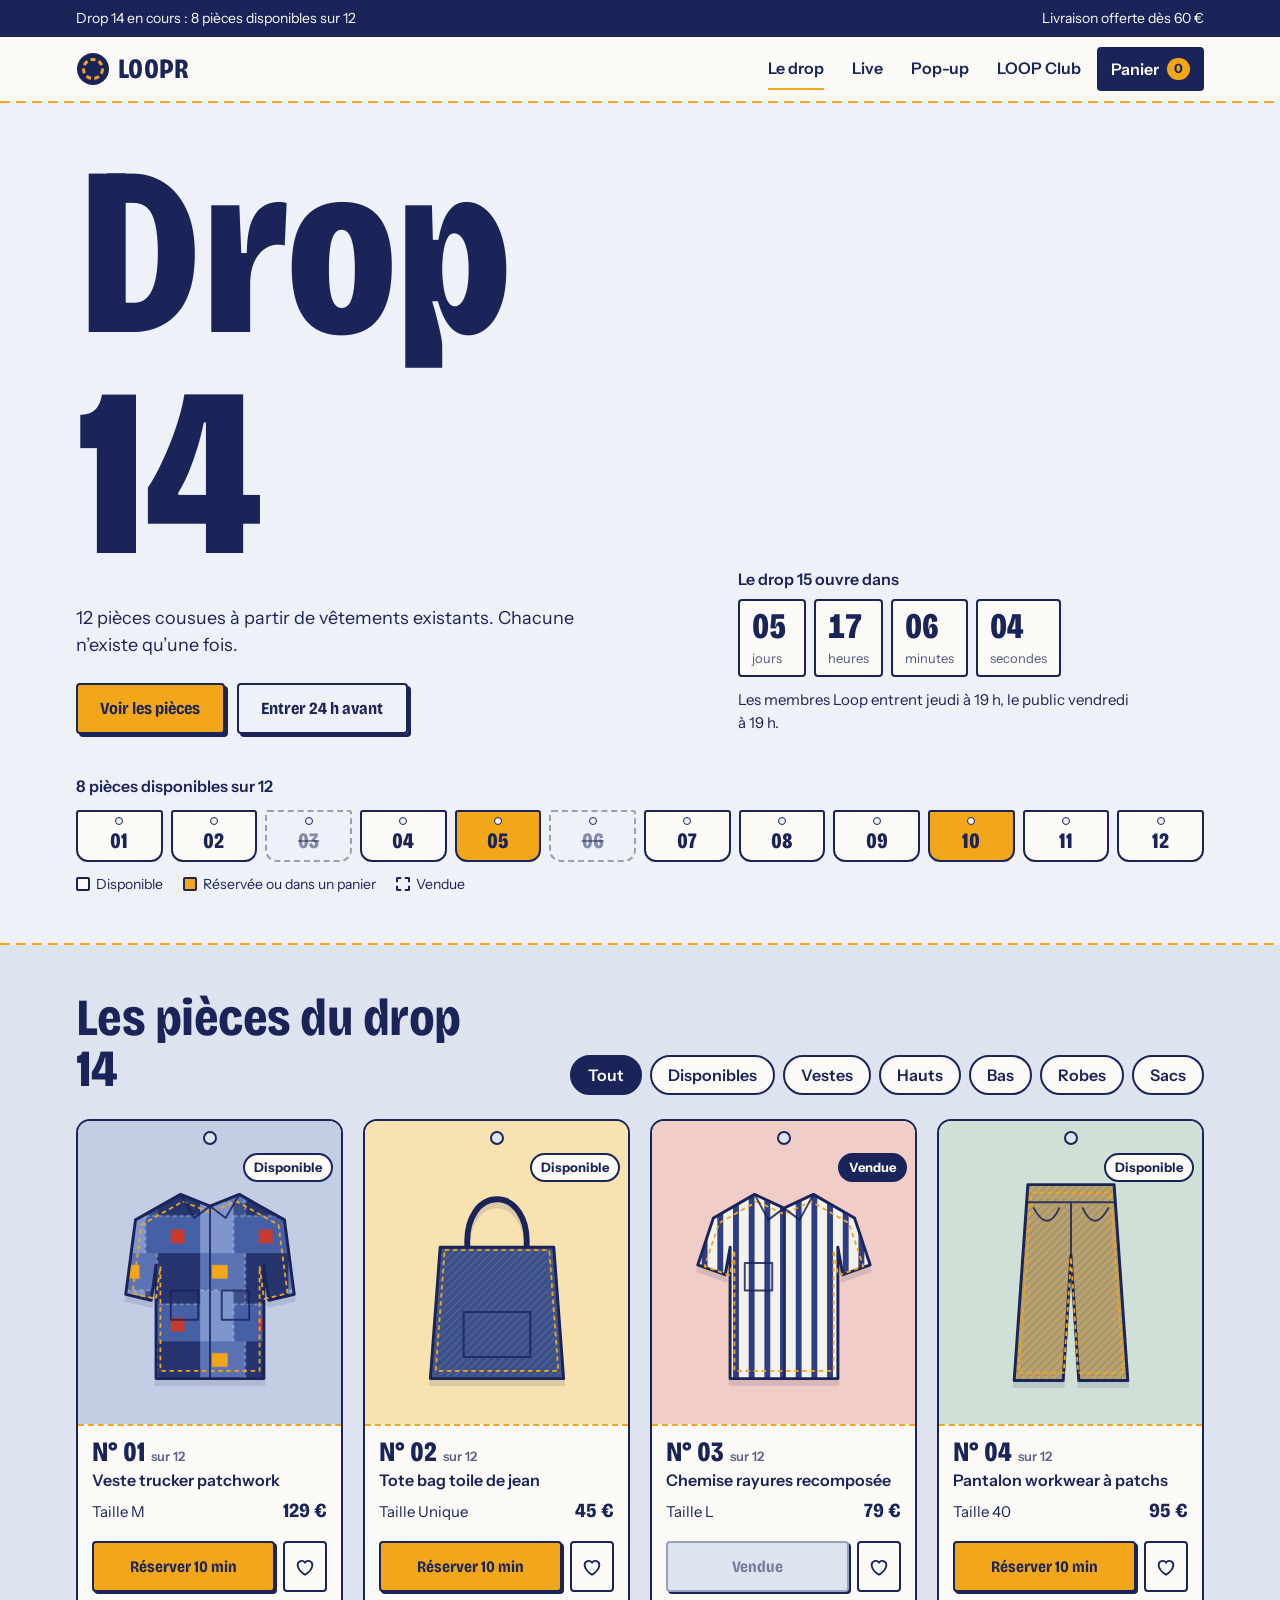
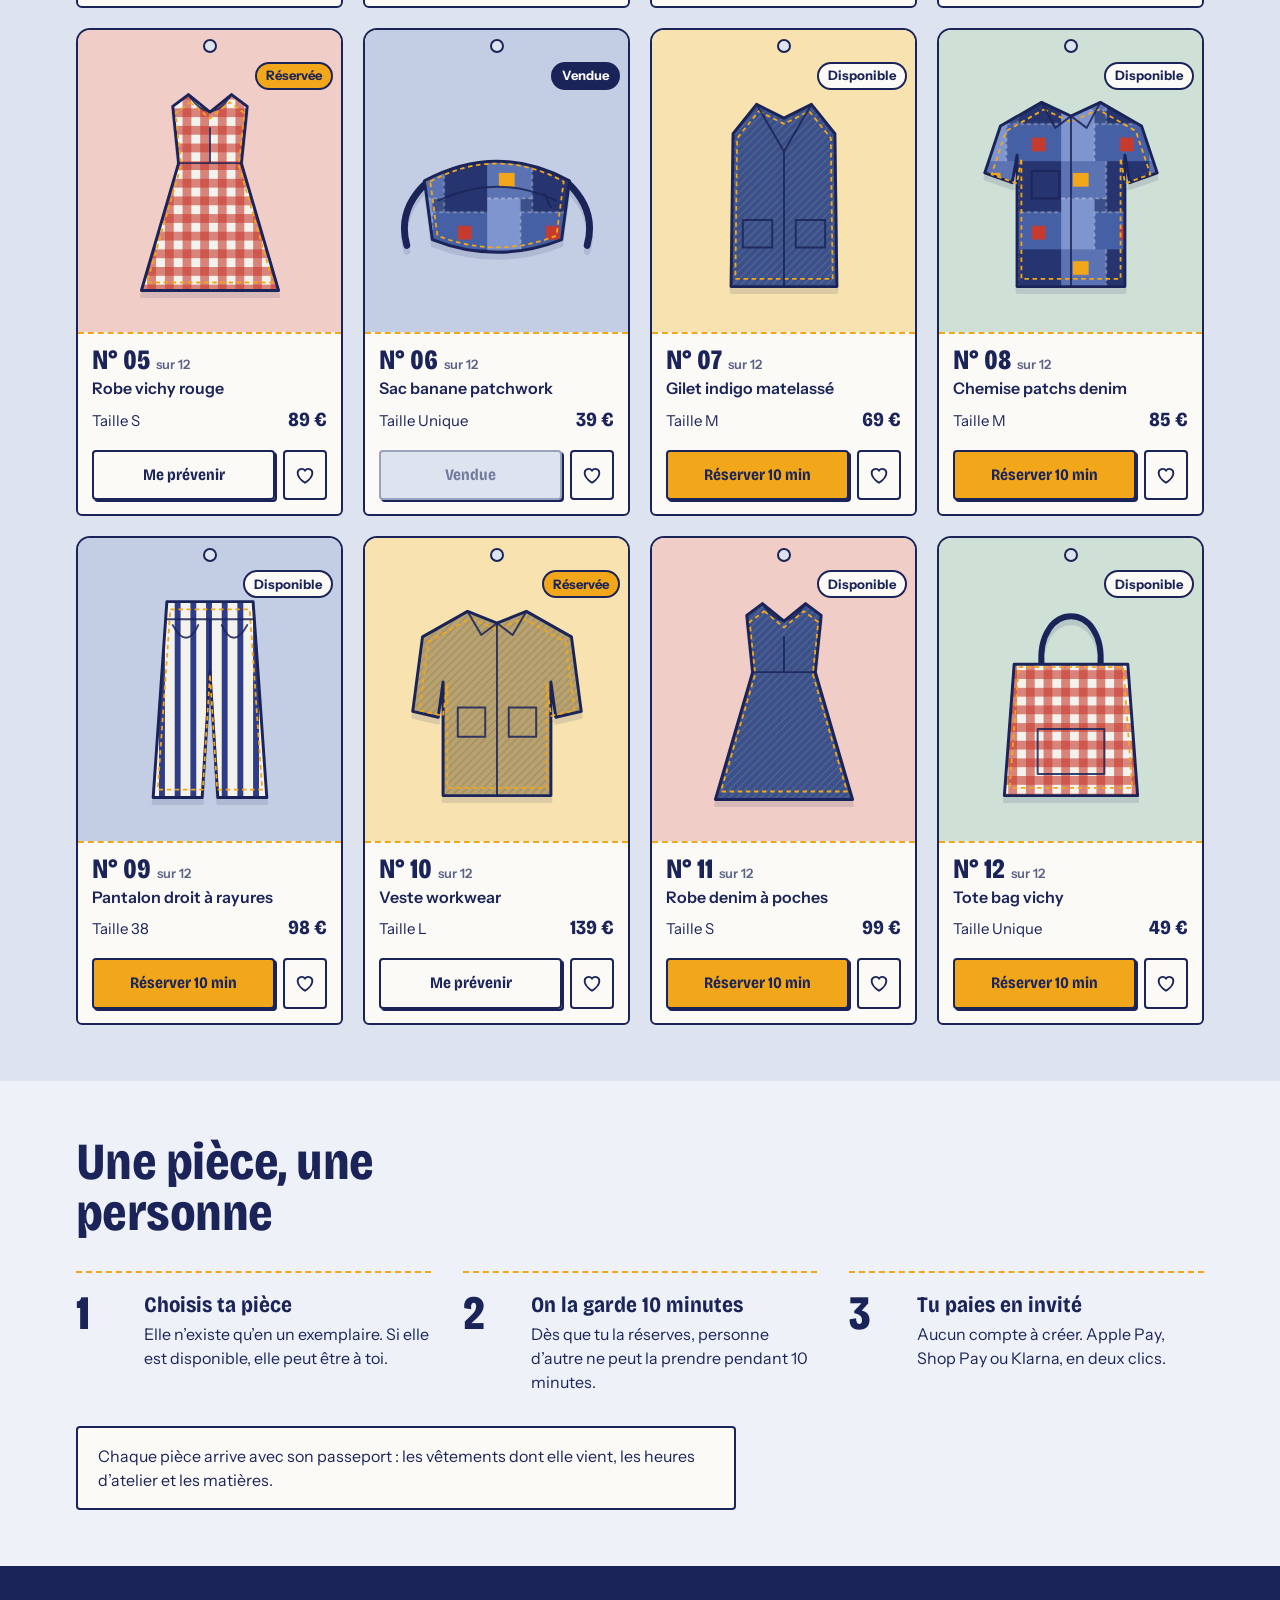
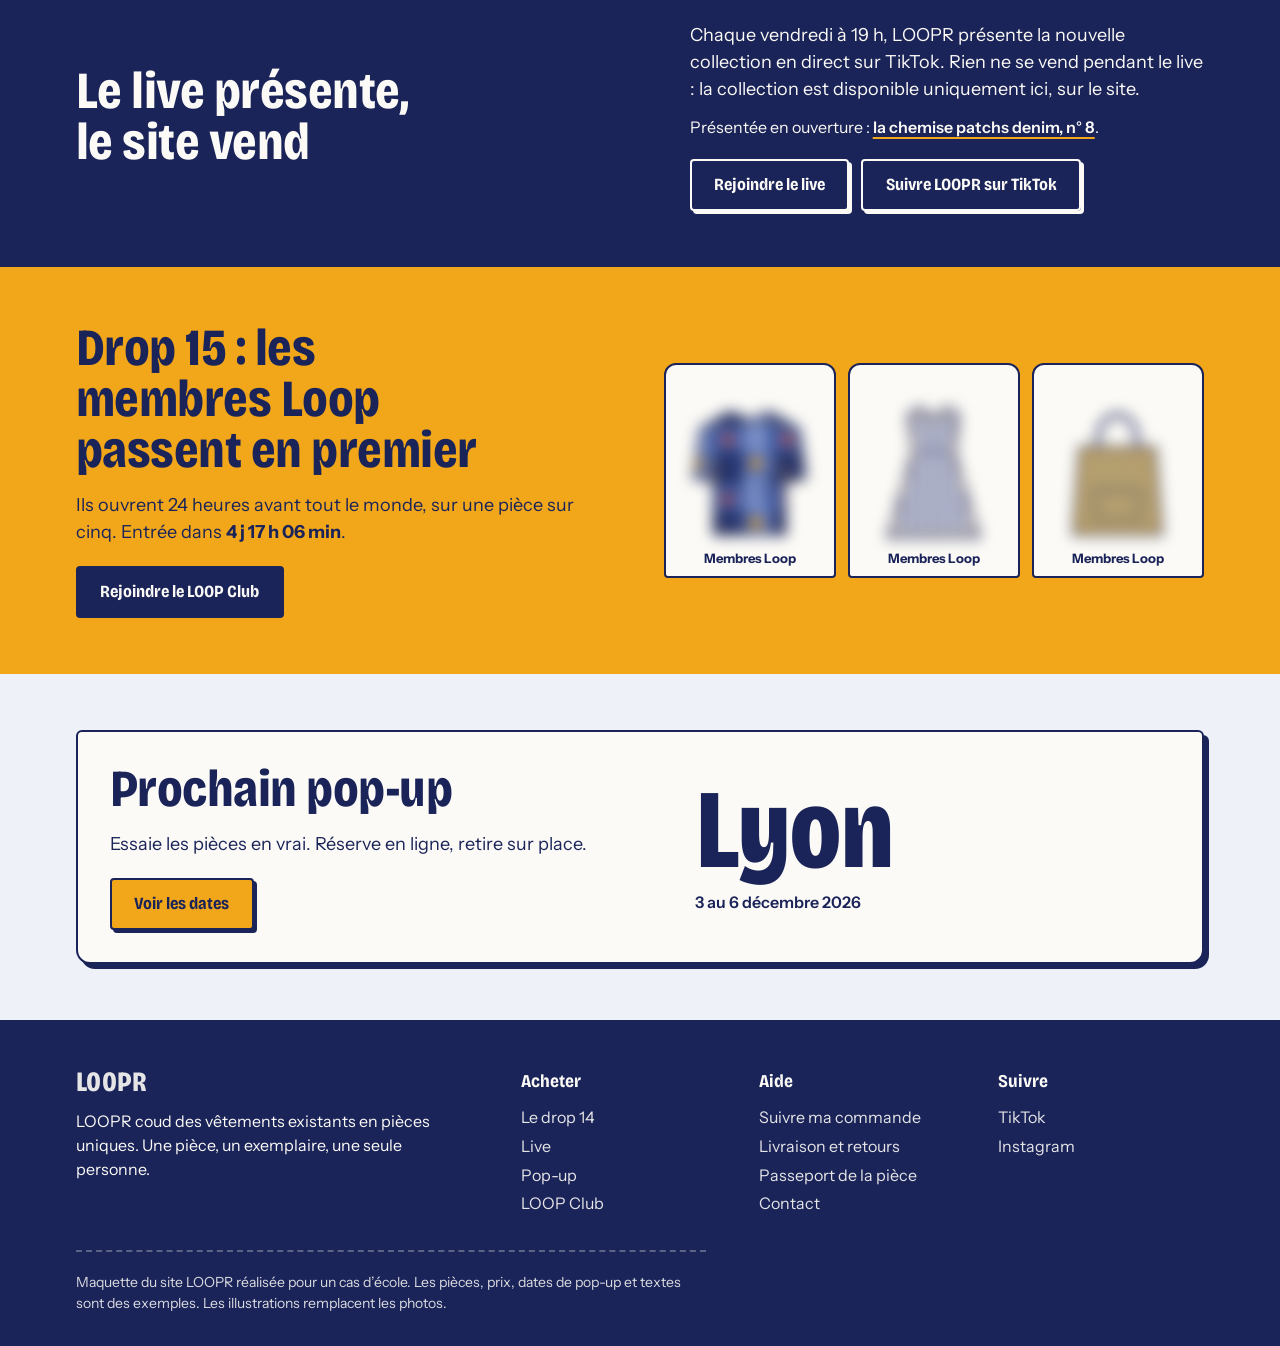
==== commit 22513e1e: "Live : présentation de la nouvelle collection, sans achat. Les pièces se commandent uniquement sur l" ====
--- a/index.html
+++ b/index.html
@@ -44,7 +44,6 @@
             <span><i></i>Disponible</span>
             <span><i class="l-res"></i>Réservée ou dans un panier</span>
             <span><i class="l-sold"></i>Vendue</span>
-            <span><i class="l-tt"></i>En live TikTok</span>
           </div>
         </div>
       </div>
@@ -87,11 +86,11 @@
       <div class="wrap">
         <div class="live-grid">
           <div>
-            <h2 class="h2" id="live-title">Les lives passent d’abord</h2>
+            <h2 class="h2" id="live-title">Le live présente, le site vend</h2>
           </div>
           <div>
-            <p class="lead">Les pièces présentées en live TikTok restent 72 heures réservées aux spectateurs. Ensuite, elles arrivent ici.</p>
-            <p style="margin-top:.75rem">Cette semaine : <a class="link" id="tiktok-piece" href="piece.html?p=8">la pièce n° 8</a>, sur le site dans 41 h.</p>
+            <p class="lead">Chaque vendredi à 19 h, LOOPR présente la nouvelle collection en direct sur TikTok. Rien ne se vend pendant le live : la collection est disponible uniquement ici, sur le site.</p>
+            <p style="margin-top:.75rem">Présentée en ouverture : <a class="link" href="piece.html?p=8">la chemise patchs denim, n° 8</a>.</p>
             <p style="margin-top:1.25rem;display:flex;flex-wrap:wrap;gap:.75rem"><a class="btn btn--indigo" href="live.html">Rejoindre le live</a><a class="btn btn--ghost" href="#" data-soon>Suivre LOOPR sur TikTok</a></p>
           </div>
         </div>
--- a/assets/style.css
+++ b/assets/style.css
@@ -168,13 +168,10 @@
 .slot[data-state="reservee"] { background: var(--amber); }
 .slot[data-state="vendue"] { background: transparent; border-style: dashed; color: rgba(27, 36, 89, 0.5); border-color: rgba(27, 36, 89, 0.4); }
 .slot[data-state="vendue"] span { text-decoration: line-through; text-decoration-thickness: 2px; }
-.slot[data-state="tiktok"] { background: var(--indigo); color: var(--label); }
-.slot[data-state="tiktok"]::before { background: var(--indigo); border-color: var(--label); }
 .slot-legend { display: flex; flex-wrap: wrap; gap: 0.5rem 1.25rem; margin-top: 0.75rem; font-size: 0.875rem; }
 .slot-legend i { display: inline-block; width: 0.9rem; height: 0.9rem; border: 2px solid var(--indigo); border-radius: 2px; vertical-align: -2px; margin-right: 0.35rem; background: var(--label); }
 .slot-legend .l-res { background: var(--amber); }
 .slot-legend .l-sold { border-style: dashed; background: transparent; }
-.slot-legend .l-tt { background: var(--indigo); }
 
 /* ---------- Étagère de pièces ---------- */
 .shelf { padding-block: 3rem 3.5rem; background: var(--wash); }
@@ -208,7 +205,6 @@
 }
 .tag-badge[data-state="reservee"] { background: var(--amber); }
 .tag-badge[data-state="vendue"] { background: var(--indigo); color: var(--label); }
-.tag-badge[data-state="tiktok"] { background: var(--indigo); color: var(--label); }
 .tag-badge[data-state="panier"] { background: var(--amber); }
 .tag-info { padding: 0.75rem 0.875rem 0.5rem; border-top: 2px dashed var(--amber); position: relative; }
 .tag-num { font-family: var(--display); font-weight: 800; font-stretch: 75%; font-size: 1.75rem; line-height: 1; }
@@ -297,7 +293,7 @@
 .status-box { margin-top: 1.25rem; padding: 0.875rem 1rem; border: 2px solid var(--indigo); border-radius: 4px; background: var(--label); font-weight: 600; }
 .status-box[data-state="dispo"] { background: #d9ecd9; }
 .status-box[data-state="panier"] { background: var(--amber-pale); }
-.status-box[data-state="reservee"], .status-box[data-state="tiktok"] { background: var(--amber-pale); }
+.status-box[data-state="reservee"] { background: var(--amber-pale); }
 .status-box[data-state="vendue"] { background: var(--wash); }
 .status-box .timer { font-family: var(--display); font-weight: 800; font-size: 1.5rem; font-variant-numeric: tabular-nums; margin-left: 0.5rem; }
 .buy-actions { display: grid; gap: 0.75rem; margin-top: 1rem; }
@@ -440,3 +436,5 @@
   html { scroll-behavior: auto; }
   *, *::before, *::after { transition-duration: 0.01ms !important; animation-duration: 0.01ms !important; }
 }
+
+.live .btn--ghost { color: var(--label); }
